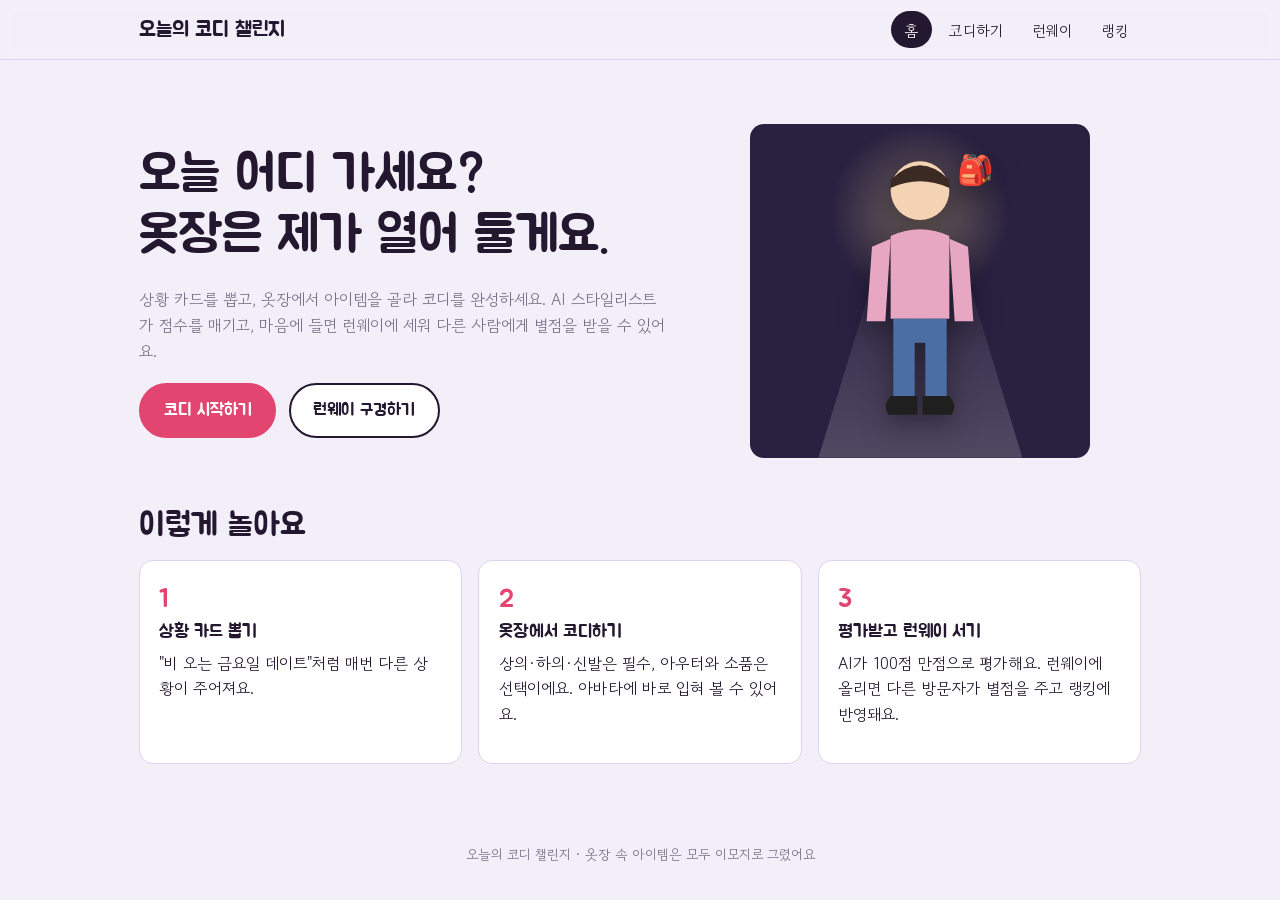
==== index.html @ 53fe566e "오늘의 코디 챌린지: 초기 구현" ====
<!DOCTYPE html>
<html lang="ko">
<head>
  <meta charset="UTF-8">
  <meta name="viewport" content="width=device-width, initial-scale=1">
  <title>홈 · 오늘의 코디 챌린지</title>
  <meta name="description" content="상황에 맞는 코디를 완성하고 AI 스타일리스트의 평가를 받아 런웨이에 서는 패션 게임">
  <link rel="stylesheet" href="css/style.css">
</head>
<body>
  <header class="nav">
    <div class="nav__inner">
      <a class="nav__brand" href="index.html">오늘의 코디 챌린지</a>
      <nav><ul class="nav__links">
        <li><a href="index.html" aria-current="page">홈</a></li>
        <li><a href="game.html">코디하기</a></li>
        <li><a href="runway.html">런웨이</a></li>
        <li><a href="ranking.html">랭킹</a></li>
      </ul></nav>
    </div>
  </header>
  <main class="wrap">
    <section class="hero">
      <div>
        <h1>오늘 어디 가세요?<br>옷장은 제가 열어 둘게요.</h1>
        <p class="lead">상황 카드를 뽑고, 옷장에서 아이템을 골라 코디를 완성하세요. AI 스타일리스트가 점수를 매기고, 마음에 들면 런웨이에 세워 다른 사람에게 별점을 받을 수 있어요.</p>
        <div class="hero__actions">
          <a class="btn btn--primary" href="game.html">코디 시작하기</a>
          <a class="btn" href="runway.html">런웨이 구경하기</a>
        </div>
      </div>
      <div class="hero__stage">
        <div class="runway-floor" style="width:100%;max-width:340px" id="hero-stage"></div>
      </div>
    </section>

    <section>
      <h2>이렇게 놀아요</h2>
      <div class="steps">
        <div class="panel"><span>1</span><h3>상황 카드 뽑기</h3><p>"비 오는 금요일 데이트"처럼 매번 다른 상황이 주어져요.</p></div>
        <div class="panel"><span>2</span><h3>옷장에서 코디하기</h3><p>상의·하의·신발은 필수, 아우터와 소품은 선택이에요. 아바타에 바로 입혀 볼 수 있어요.</p></div>
        <div class="panel"><span>3</span><h3>평가받고 런웨이 서기</h3><p>AI가 100점 만점으로 평가해요. 런웨이에 올리면 다른 방문자가 별점을 주고 랭킹에 반영돼요.</p></div>
      </div>
    </section>
  </main>
  <footer class="footer">오늘의 코디 챌린지 · 옷장 속 아이템은 모두 이모지로 그렸어요</footer>
  <script src="js/data.js"></script>
  <script>
    // 홈 화면 마네킹: 매번 랜덤 코디를 입혀서 보여줍니다.
    const r = (arr) => arr[Math.floor(Math.random() * arr.length)];
    document.getElementById('hero-stage').innerHTML = renderAvatar({
      top: r(CLOSET.top.items), bottom: r(CLOSET.bottom.items), shoes: r(CLOSET.shoes.items),
      outer: Math.random() > .5 ? r(CLOSET.outer.items) : null, acc: r(CLOSET.acc.items),
    });
  </script>
</body>
</html>
---- css/style.css ----
/* ===== 오늘의 코디 챌린지 : 공통 스타일 ===== */
@import url('https://fonts.googleapis.com/css2?family=Jua&family=Gowun+Dodum&display=swap');

:root {
  --bg: #f3eff9;        /* 연보라 쇼룸 벽 */
  --paper: #ffffff;
  --ink: #23182f;       /* 짙은 자두색 글자 */
  --muted: #7a6f88;
  --line: #ddd3ec;
  --accent: #e2456f;    /* 라즈베리 */
  --accent-ink: #ffffff;
  --mint: #2f9a8a;
  --gold: #e8b931;
  --runway: #2a2140;    /* 런웨이 바닥 */
  --radius: 14px;
  --font-display: 'Jua', 'Gowun Dodum', sans-serif;
  --font-body: 'Gowun Dodum', 'Apple SD Gothic Neo', 'Malgun Gothic', sans-serif;
}

* { box-sizing: border-box; }
html { scroll-behavior: smooth; }
body {
  margin: 0;
  font-family: var(--font-body);
  color: var(--ink);
  background: var(--bg);
  line-height: 1.6;
}
h1, h2, h3 { font-family: var(--font-display); font-weight: 400; margin: 0 0 .4em; line-height: 1.2; }
h1 { font-size: clamp(2rem, 5vw, 3.2rem); }
h2 { font-size: clamp(1.4rem, 3vw, 2rem); }
h3 { font-size: 1.15rem; }
p { margin: 0 0 1em; }
a { color: inherit; }
button { font: inherit; cursor: pointer; }
:focus-visible { outline: 3px solid var(--accent); outline-offset: 2px; }

/* ---- 네비게이션 ---- */
.nav {
  position: sticky; top: 0; z-index: 10;
  background: rgba(243, 239, 249, .92);
  backdrop-filter: blur(6px);
  border-bottom: 1px solid var(--line);
}
.nav__inner {
  max-width: 1040px; margin: 0 auto; padding: .7rem 1.2rem;
  display: flex; align-items: center; justify-content: space-between; gap: 1rem;
}
.nav__brand { font-family: var(--font-display); font-size: 1.3rem; text-decoration: none; }
.nav__links { display: flex; gap: .25rem; list-style: none; margin: 0; padding: 0; }
.nav__links a {
  display: block; padding: .4rem .8rem; border-radius: 999px; text-decoration: none; font-size: .95rem;
}
.nav__links a:hover { background: var(--line); }
.nav__links a[aria-current="page"] { background: var(--ink); color: #fff; }

/* ---- 레이아웃 ---- */
.wrap { max-width: 1040px; margin: 0 auto; padding: 2rem 1.2rem 4rem; }
.lead { color: var(--muted); max-width: 60ch; }
.panel { background: var(--paper); border: 1px solid var(--line); border-radius: var(--radius); padding: 1.4rem; }

/* ---- 버튼 ---- */
.btn {
  display: inline-flex; align-items: center; justify-content: center; gap: .4rem;
  padding: .75rem 1.4rem; border-radius: 999px; border: 2px solid var(--ink);
  background: var(--paper); color: var(--ink); text-decoration: none; font-family: var(--font-display); font-size: 1.05rem;
  transition: transform .12s ease, background .12s ease;
}
.btn:hover { transform: translateY(-1px); }
.btn:disabled { opacity: .5; cursor: not-allowed; transform: none; }
.btn--primary { background: var(--accent); border-color: var(--accent); color: var(--accent-ink); }
.btn--small { padding: .45rem .9rem; font-size: .95rem; }

/* ---- 홈 ---- */
.hero { display: grid; grid-template-columns: 1.2fr 1fr; gap: 2rem; align-items: center; padding: 2rem 0 3rem; }
.hero__actions { display: flex; gap: .8rem; flex-wrap: wrap; margin-top: 1.2rem; }
.hero__stage { display: flex; justify-content: center; }
.steps { display: grid; grid-template-columns: repeat(3, 1fr); gap: 1rem; margin-top: 1rem; }
.steps .panel { padding: 1.2rem; }
.steps .panel span { font-family: var(--font-display); color: var(--accent); font-size: 1.6rem; display: block; }

/* ---- 런웨이 바닥 (공통 장식) ---- */
.runway-floor {
  background: var(--runway); border-radius: var(--radius); padding: 1.5rem 1rem 1rem;
  display: flex; justify-content: center; align-items: flex-end; min-height: 300px; position: relative; overflow: hidden;
}
.runway-floor::before {
  content: ""; position: absolute; inset: auto 20% 0; height: 70%;
  background: linear-gradient(to top, rgba(255,255,255,.18), transparent);
  clip-path: polygon(0 100%, 100% 100%, 65% 0, 35% 0);
}
.runway-floor::after {
  content: ""; position: absolute; left: 50%; top: 0; width: 180px; height: 180px; transform: translateX(-50%);
  background: radial-gradient(circle, rgba(255,230,160,.35), transparent 70%);
}
.avatar { position: relative; z-index: 1; width: 160px; height: auto; filter: drop-shadow(0 10px 14px rgba(0,0,0,.4)); }
.avatar--walk { animation: walk .9s ease-out; }
@keyframes walk { from { transform: translateY(120px) scale(.6); opacity: 0; } to { transform: none; opacity: 1; } }
@media (prefers-reduced-motion: reduce) { .avatar--walk { animation: none; } .btn:hover { transform: none; } }

/* ---- 코디하기 ---- */
.game { display: grid; grid-template-columns: 1fr 1.3fr; gap: 1.5rem; }
.situation { border-left: 6px solid var(--accent); }
.situation__emoji { font-size: 2.2rem; }
.closet__tabs { display: flex; gap: .4rem; flex-wrap: wrap; margin-bottom: .8rem; }
.tab {
  padding: .4rem .9rem; border-radius: 999px; border: 1px solid var(--line); background: var(--paper);
}
.tab[aria-selected="true"] { background: var(--ink); color: #fff; border-color: var(--ink); }
.items { display: grid; grid-template-columns: repeat(auto-fill, minmax(96px, 1fr)); gap: .6rem; }
.item {
  border: 2px solid var(--line); border-radius: var(--radius); background: var(--paper);
  padding: .6rem .3rem; text-align: center; font-size: .82rem; line-height: 1.3;
}
.item span { display: block; font-size: 2rem; margin-bottom: .2rem; }
.item[aria-pressed="true"] { border-color: var(--accent); background: #fff0f4; }
.item i { display: block; width: 14px; height: 14px; border-radius: 50%; margin: .3rem auto 0; border: 1px solid rgba(0,0,0,.15); }
.summary { display: flex; flex-wrap: wrap; gap: .4rem; margin: .6rem 0; min-height: 2rem; }
.chip { background: var(--bg); border-radius: 999px; padding: .2rem .7rem; font-size: .85rem; }
.field { margin: .8rem 0; }
.field label { display: block; font-size: .9rem; color: var(--muted); margin-bottom: .3rem; }
.field input {
  width: 100%; padding: .65rem .8rem; border-radius: 10px; border: 1px solid var(--line); font: inherit; background: var(--paper);
}
.actions { display: flex; gap: .6rem; flex-wrap: wrap; margin-top: .8rem; }

/* ---- 메시지 / 상태 ---- */
.msg { border-radius: 10px; padding: .7rem .9rem; margin-top: .8rem; font-size: .95rem; }
.msg--error { background: #ffe9ee; color: #8a1f3d; border: 1px solid #f3b5c6; }
.msg--info { background: #e6f5f2; color: #1d5f55; border: 1px solid #a9ddd3; }
.msg[hidden] { display: none; }
.spinner { display: inline-block; width: 18px; height: 18px; border: 3px solid var(--line); border-top-color: var(--accent); border-radius: 50%; animation: spin .8s linear infinite; vertical-align: middle; }
@keyframes spin { to { transform: rotate(360deg); } }

/* ---- AI 결과 ---- */
.verdict { margin-top: 1rem; border: 2px dashed var(--line); }
.verdict__score { font-family: var(--font-display); font-size: 3rem; color: var(--accent); line-height: 1; }
.verdict__score small { font-size: 1rem; color: var(--muted); }
.verdict__fit { color: var(--mint); font-family: var(--font-display); }
.verdict blockquote { margin: .6rem 0 0; padding-left: .9rem; border-left: 3px solid var(--accent); color: var(--ink); }

/* ---- 런웨이 ---- */
.entries { display: grid; grid-template-columns: repeat(auto-fill, minmax(230px, 1fr)); gap: 1rem; margin-top: 1rem; }
.entry { display: flex; flex-direction: column; gap: .5rem; }
.entry .runway-floor { min-height: 190px; padding-top: .8rem; }
.entry .avatar { width: 100px; }
.entry__title { font-family: var(--font-display); font-size: 1.15rem; }
.entry__meta { color: var(--muted); font-size: .85rem; }
.stars { display: flex; gap: .15rem; }
.star { background: none; border: 0; font-size: 1.5rem; padding: 0; line-height: 1; color: #cfc6dc; }
.star.on, .star:hover, .star:hover ~ .star { color: var(--gold); }
.stars:hover .star { color: var(--gold); }
.stars:hover .star:hover ~ .star { color: #cfc6dc; }
.stars[data-done="1"] .star { pointer-events: none; }
.empty { text-align: center; color: var(--muted); padding: 3rem 1rem; }

/* ---- 랭킹 ---- */
.rank-table { width: 100%; border-collapse: collapse; background: var(--paper); border-radius: var(--radius); overflow: hidden; }
.rank-table th, .rank-table td { padding: .8rem .7rem; text-align: left; border-bottom: 1px solid var(--line); }
.rank-table th { background: var(--bg); font-weight: normal; color: var(--muted); font-size: .9rem; }
.rank-table td:first-child { font-family: var(--font-display); font-size: 1.3rem; width: 3rem; }
.rank-table tr:nth-child(-n+3) td:first-child { color: var(--accent); }
.table-scroll { overflow-x: auto; }
.rank-how { margin-top: 1rem; }

/* ---- 푸터 ---- */
.footer { text-align: center; color: var(--muted); font-size: .85rem; padding: 1rem; }

/* ---- 반응형 ---- */
@media (max-width: 860px) {
  .game, .hero { grid-template-columns: 1fr; }
  .steps { grid-template-columns: 1fr; }
  .hero { padding-top: 1rem; }
}
@media (max-width: 560px) {
  .nav__inner { flex-direction: column; align-items: flex-start; gap: .4rem; }
  .nav__links a { padding: .35rem .6rem; font-size: .9rem; }
  .wrap { padding: 1.2rem .9rem 3rem; }
  .items { grid-template-columns: repeat(3, 1fr); }
  .verdict__score { font-size: 2.4rem; }
}
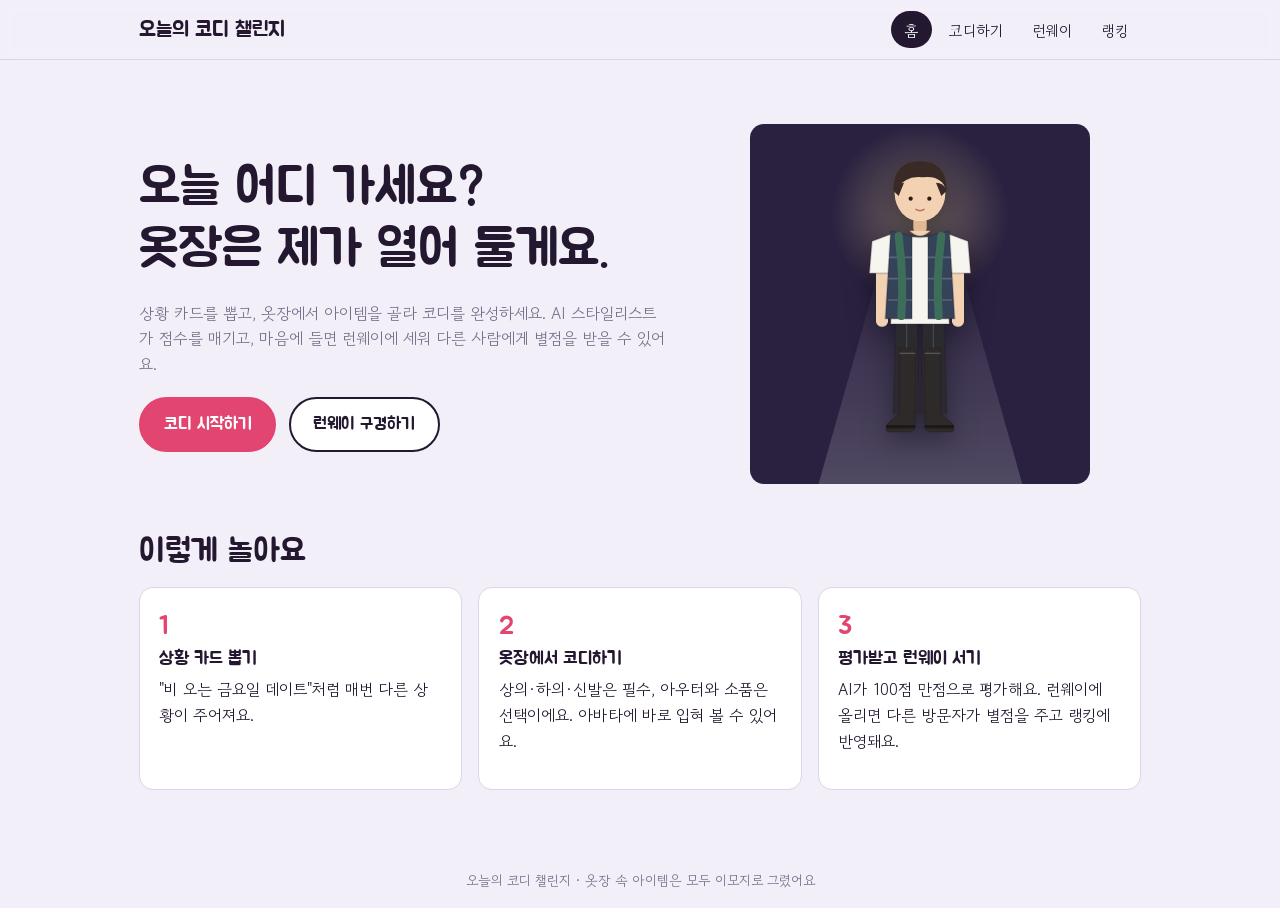
==== commit 7a1e25cd: "아바타 비율 수정, 신발 대칭 처리, 성별 선택 추가" ====
--- a/index.html
+++ b/index.html
@@ -50,7 +50,7 @@
     const r = (arr) => arr[Math.floor(Math.random() * arr.length)];
     document.getElementById('hero-stage').innerHTML = renderAvatar({
       top: r(CLOSET.top.items), bottom: r(CLOSET.bottom.items), shoes: r(CLOSET.shoes.items),
-      outer: Math.random() > .5 ? r(CLOSET.outer.items) : null, acc: r(CLOSET.acc.items),
+      outer: Math.random() > .5 ? r(CLOSET.outer.items) : null, acc: r(CLOSET.acc.items), gender: Math.random() > .5 ? 'm' : 'f',
     });
   </script>
 </body>
--- a/css/style.css
+++ b/css/style.css
@@ -112,9 +112,9 @@
   border: 2px solid var(--line); border-radius: var(--radius); background: var(--paper);
   padding: .6rem .3rem; text-align: center; font-size: .82rem; line-height: 1.3;
 }
-.item span { display: block; font-size: 2rem; margin-bottom: .2rem; }
+.item__icon { display: block; margin: 0 auto .2rem; width: 44px; height: 44px; }
+.item__icon svg { display: block; filter: drop-shadow(0 2px 2px rgba(40,20,30,.12)); }
 .item[aria-pressed="true"] { border-color: var(--accent); background: #fff0f4; }
-.item i { display: block; width: 14px; height: 14px; border-radius: 50%; margin: .3rem auto 0; border: 1px solid rgba(0,0,0,.15); }
 .summary { display: flex; flex-wrap: wrap; gap: .4rem; margin: .6rem 0; min-height: 2rem; }
 .chip { background: var(--bg); border-radius: 999px; padding: .2rem .7rem; font-size: .85rem; }
 .field { margin: .8rem 0; }
@@ -123,6 +123,8 @@
   width: 100%; padding: .65rem .8rem; border-radius: 10px; border: 1px solid var(--line); font: inherit; background: var(--paper);
 }
 .actions { display: flex; gap: .6rem; flex-wrap: wrap; margin-top: .8rem; }
+
+.gender { display: flex; gap: .4rem; margin-top: 1rem; }
 
 /* ---- 메시지 / 상태 ---- */
 .msg { border-radius: 10px; padding: .7rem .9rem; margin-top: .8rem; font-size: .95rem; }
